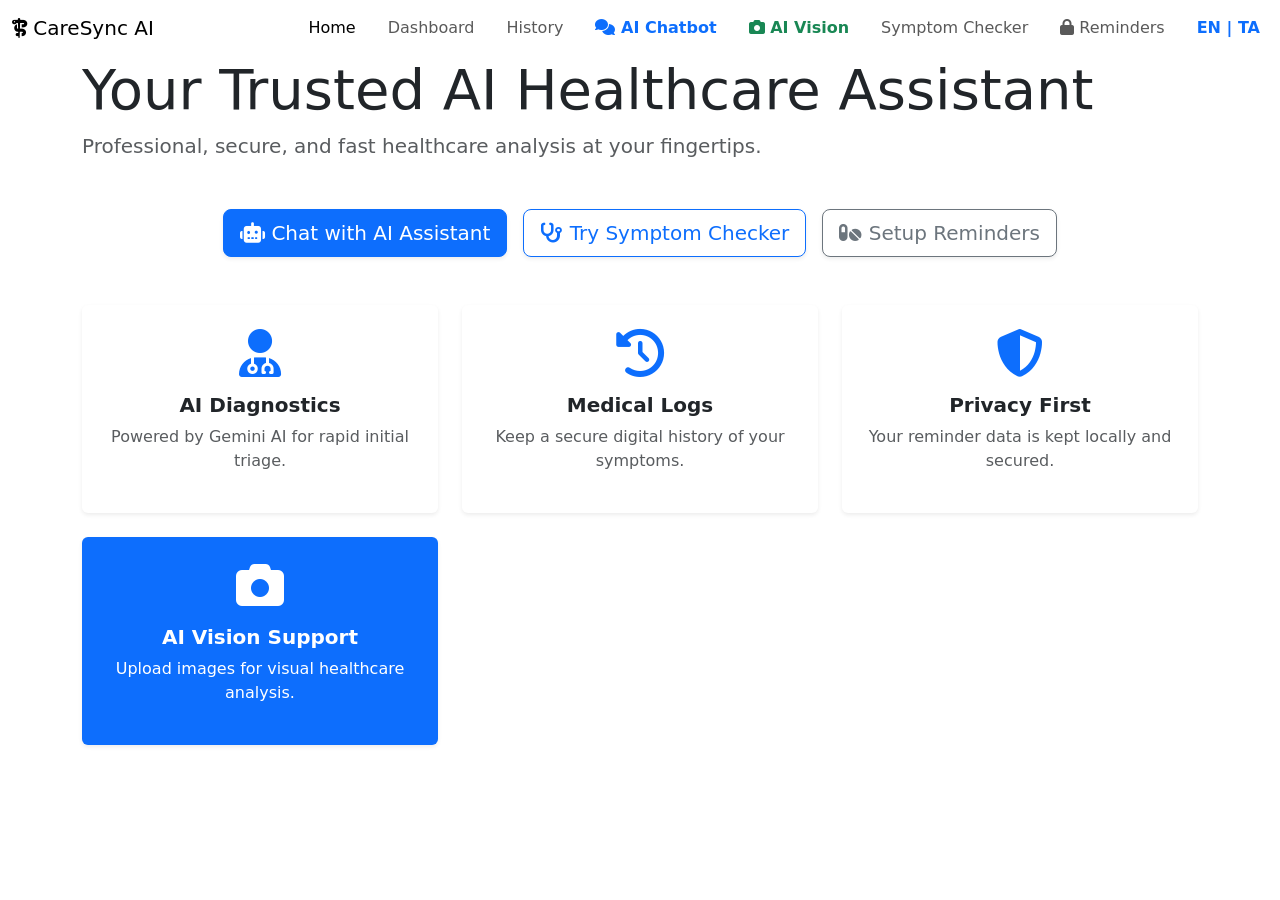
==== src/main/resources/static/index.html @ 2c8d841b "Initial commit: AI Healthcare Assistant setup" ====
<!DOCTYPE html>
<html lang="en">
<head>
    <meta charset="UTF-8">
    <meta name="viewport" content="width=device-width, initial-scale=1.0">
    <title>CareSync AI | AI Healthcare Assistant</title>
    <!-- Bootstrap CSS -->
    <link href="https://cdn.jsdelivr.net/npm/bootstrap@5.3.0/dist/css/bootstrap.min.css" rel="stylesheet">
    <link rel="stylesheet" href="/css/main.css">
    <link rel="stylesheet" href="https://cdnjs.cloudflare.com/ajax/libs/font-awesome/6.4.0/css/all.min.css">
</head>
<body>
    <nav class="navbar navbar-expand-lg navbar-light sticky-top">
        <div class="container-fluid">
            <a class="navbar-brand" href="/">
                <i class="fa-solid fa-staff-snake"></i> <span data-i18n="brandName">CareSync AI</span>
            </a>
            <button class="navbar-toggler" type="button" data-bs-toggle="collapse" data-bs-target="#navMenu">
                <span class="navbar-toggler-icon"></span>
            </button>
            <div class="collapse navbar-collapse justify-content-end" id="navMenu">
                <ul class="navbar-nav gap-3">
                    <li class="nav-item"><a class="nav-link active" href="/" data-i18n="navHome">Home</a></li>
                    <li class="nav-item"><a class="nav-link" href="/dashboard" data-i18n="navDashboard">Dashboard</a></li>
                    <li class="nav-item"><a class="nav-link" href="/history" data-i18n="navHistory">History</a></li>
                    <li class="nav-item"><a class="nav-link text-primary fw-bold" href="/chat"><i class="fa-solid fa-comments"></i> AI Chatbot</a></li>
                    <li class="nav-item"><a class="nav-link text-success fw-bold" href="/vision"><i class="fa-solid fa-camera"></i> AI Vision</a></li>
                    <li class="nav-item"><a class="nav-link" href="/symptom-checker" data-i18n="navSymptom">Symptom Checker</a></li>
                    <li class="nav-item"><a class="nav-link" href="/medicine-reminder"><i class="fa-solid fa-lock"></i> <span data-i18n="navReminder">Reminders</span></a></li>
                    <li class="nav-item"><a class="nav-link fw-bold text-primary" href="#" onclick="toggleLanguage(event)" data-i18n="langToggle">EN | TA</a></li>
                </ul>
            </div>
        </div>
    </nav>

    <div class="container container-main">
        <div class="hero-section">
            <h1 class="display-4" data-i18n="heroTitle">Your Trusted AI Healthcare Assistant</h1>
            <p class="lead text-muted mb-5" data-i18n="heroSub">Professional, secure, and fast healthcare analysis at your fingertips.</p>
            <div class="d-flex justify-content-center gap-3 mt-4">
                <a href="/chat" class="btn btn-primary btn-lg shadow-sm">
                    <i class="fa-solid fa-robot"></i> Chat with AI Assistant
                </a>
                <a href="/symptom-checker" class="btn btn-outline-primary btn-lg bg-white shadow-sm">
                    <i class="fa-solid fa-stethoscope"></i> <span data-i18n="btnTrySymptom">Try Symptom Checker</span>
                </a>
                <a href="/medicine-reminder" class="btn btn-outline-secondary btn-lg bg-white shadow-sm">
                    <i class="fa-solid fa-pills"></i> <span data-i18n="btnSetupReminders">Setup Reminders</span>
                </a>
            </div>
        </div>
        
        <div class="row mt-5">
            <div class="col-md-4 mb-4">
                <div class="card h-100 text-center p-4 shadow-sm border-0">
                    <i class="fa-solid fa-user-md text-primary fa-3x mb-3"></i>
                    <h5 class="fw-bold">AI Diagnostics</h5>
                    <p class="text-muted">Powered by Gemini AI for rapid initial triage.</p>
                </div>
            </div>
            <div class="col-md-4 mb-4">
                <div class="card h-100 text-center p-4 shadow-sm border-0">
                    <i class="fa-solid fa-clock-rotate-left text-primary fa-3x mb-3"></i>
                    <h5 class="fw-bold">Medical Logs</h5>
                    <p class="text-muted">Keep a secure digital history of your symptoms.</p>
                </div>
            </div>
            <div class="col-md-4 mb-4">
                <div class="card h-100 text-center p-4 shadow-sm border-0">
                    <i class="fa-solid fa-shield-halved text-primary fa-3x mb-3"></i>
                    <h5 class="fw-bold">Privacy First</h5>
                    <p class="text-muted">Your reminder data is kept locally and secured.</p>
                </div>
            </div>
            <div class="col-md-4 mb-4">
                <a href="/vision" class="text-decoration-none">
                    <div class="card h-100 text-center p-4 shadow-sm border-0 bg-primary text-white">
                        <i class="fa-solid fa-camera fa-3x mb-3"></i>
                        <h5 class="fw-bold">AI Vision Support</h5>
                        <p>Upload images for visual healthcare analysis.</p>
                    </div>
                </a>
            </div>
        </div>
    </div>

    <!-- Bootstrap JS -->
    <script src="https://cdn.jsdelivr.net/npm/bootstrap@5.3.0/dist/js/bootstrap.bundle.min.js"></script>
    <script src="/js/i18n.js"></script>
</body>
</html>
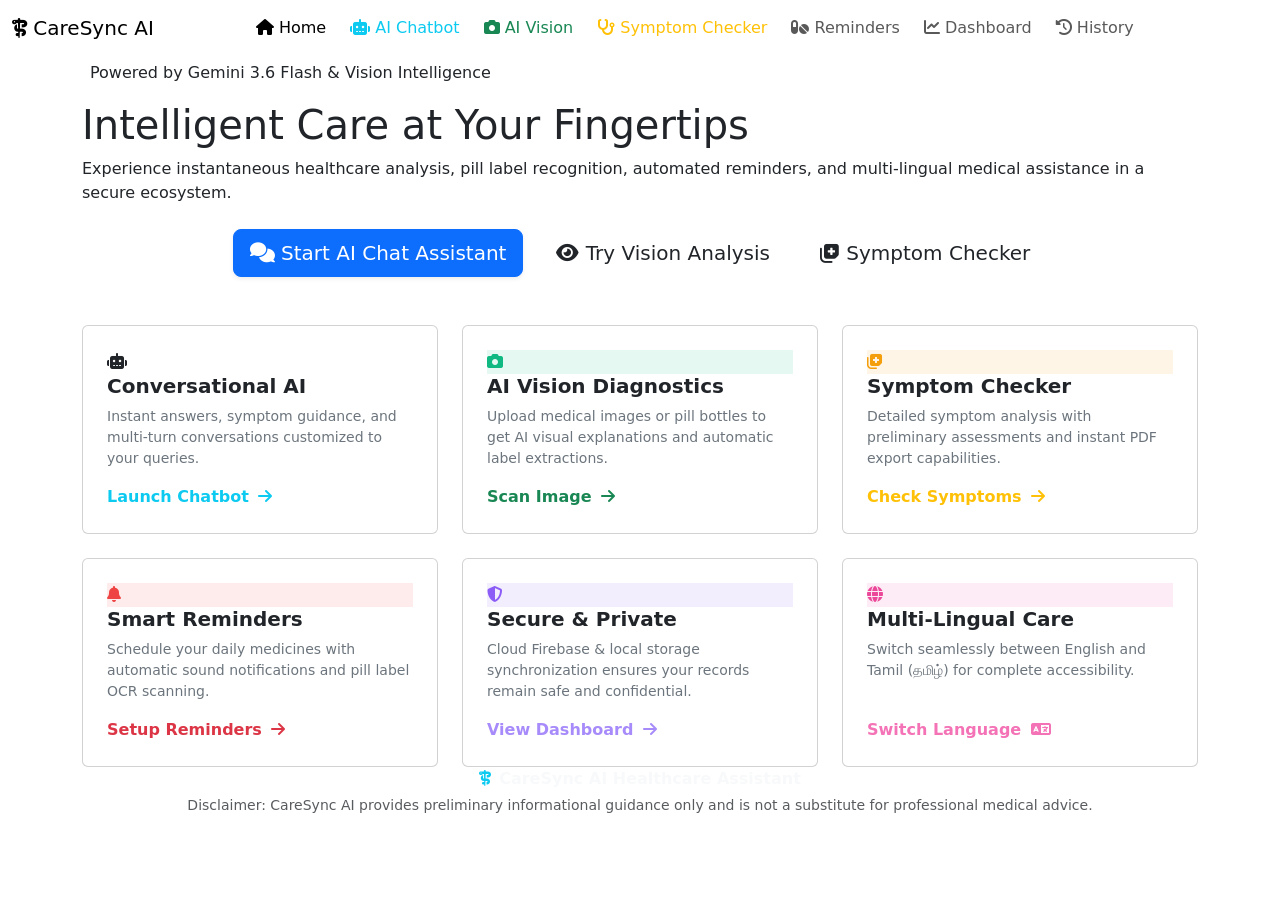
==== commit 3c323460: "Update CareSync AI with animated UI, i18n, performance fixes, Dockerfile and render.yaml" ====
--- a/src/main/resources/static/index.html
+++ b/src/main/resources/static/index.html
@@ -3,88 +3,133 @@
 <head>
     <meta charset="UTF-8">
     <meta name="viewport" content="width=device-width, initial-scale=1.0">
-    <title>CareSync AI | AI Healthcare Assistant</title>
-    <!-- Bootstrap CSS -->
+    <title>CareSync AI | Next-Gen AI Healthcare Assistant</title>
+    <!-- Google Fonts & Bootstrap -->
     <link href="https://cdn.jsdelivr.net/npm/bootstrap@5.3.0/dist/css/bootstrap.min.css" rel="stylesheet">
     <link rel="stylesheet" href="/css/main.css">
     <link rel="stylesheet" href="https://cdnjs.cloudflare.com/ajax/libs/font-awesome/6.4.0/css/all.min.css">
 </head>
 <body>
-    <nav class="navbar navbar-expand-lg navbar-light sticky-top">
+    <nav class="navbar navbar-expand-lg sticky-top">
         <div class="container-fluid">
             <a class="navbar-brand" href="/">
                 <i class="fa-solid fa-staff-snake"></i> <span data-i18n="brandName">CareSync AI</span>
             </a>
-            <button class="navbar-toggler" type="button" data-bs-toggle="collapse" data-bs-target="#navMenu">
-                <span class="navbar-toggler-icon"></span>
+            <button class="navbar-toggler text-white border-0" type="button" data-bs-toggle="collapse" data-bs-target="#navMenu">
+                <i class="fa-solid fa-bars fs-4"></i>
             </button>
             <div class="collapse navbar-collapse justify-content-end" id="navMenu">
-                <ul class="navbar-nav gap-3">
-                    <li class="nav-item"><a class="nav-link active" href="/" data-i18n="navHome">Home</a></li>
-                    <li class="nav-item"><a class="nav-link" href="/dashboard" data-i18n="navDashboard">Dashboard</a></li>
-                    <li class="nav-item"><a class="nav-link" href="/history" data-i18n="navHistory">History</a></li>
-                    <li class="nav-item"><a class="nav-link text-primary fw-bold" href="/chat"><i class="fa-solid fa-comments"></i> AI Chatbot</a></li>
-                    <li class="nav-item"><a class="nav-link text-success fw-bold" href="/vision"><i class="fa-solid fa-camera"></i> AI Vision</a></li>
-                    <li class="nav-item"><a class="nav-link" href="/symptom-checker" data-i18n="navSymptom">Symptom Checker</a></li>
-                    <li class="nav-item"><a class="nav-link" href="/medicine-reminder"><i class="fa-solid fa-lock"></i> <span data-i18n="navReminder">Reminders</span></a></li>
-                    <li class="nav-item"><a class="nav-link fw-bold text-primary" href="#" onclick="toggleLanguage(event)" data-i18n="langToggle">EN | TA</a></li>
+                <ul class="navbar-nav gap-2">
+                    <li class="nav-item"><a class="nav-link active" href="/"><i class="fa-solid fa-house"></i> <span data-i18n="navHome">Home</span></a></li>
+                    <li class="nav-item"><a class="nav-link text-info" href="/chat"><i class="fa-solid fa-robot"></i> <span data-i18n="navChat">AI Chatbot</span></a></li>
+                    <li class="nav-item"><a class="nav-link text-success" href="/vision"><i class="fa-solid fa-camera"></i> <span data-i18n="navVision">AI Vision</span></a></li>
+                    <li class="nav-item"><a class="nav-link text-warning" href="/symptom-checker"><i class="fa-solid fa-stethoscope"></i> <span data-i18n="navSymptom">Symptom Checker</span></a></li>
+                    <li class="nav-item"><a class="nav-link" href="/medicine-reminder"><i class="fa-solid fa-pills"></i> <span data-i18n="navReminder">Reminders</span></a></li>
+                    <li class="nav-item"><a class="nav-link" href="/dashboard"><i class="fa-solid fa-chart-line"></i> <span data-i18n="navDashboard">Dashboard</span></a></li>
+                    <li class="nav-item"><a class="nav-link" href="/history"><i class="fa-solid fa-clock-rotate-left"></i> <span data-i18n="navHistory">History</span></a></li>
+                    <li class="nav-item ms-lg-2"><a class="nav-link btn btn-outline-light-custom px-3 py-1 text-white" href="#" onclick="toggleLanguage(event)"><i class="fa-solid fa-globe"></i> <span data-i18n="langToggle">EN | TA</span></a></li>
                 </ul>
             </div>
         </div>
     </nav>
 
     <div class="container container-main">
-        <div class="hero-section">
-            <h1 class="display-4" data-i18n="heroTitle">Your Trusted AI Healthcare Assistant</h1>
-            <p class="lead text-muted mb-5" data-i18n="heroSub">Professional, secure, and fast healthcare analysis at your fingertips.</p>
-            <div class="d-flex justify-content-center gap-3 mt-4">
+        <div class="hero-section mb-5">
+            <div class="d-inline-flex align-items-center gap-2 badge-glass mb-3">
+                <i class="fa-solid fa-sparkles text-info"></i> <span data-i18n="heroBadge">Powered by Gemini 3.6 Flash & Vision Intelligence</span>
+            </div>
+            <h1 class="hero-title" data-i18n="heroTitle">Intelligent Care at Your Fingertips</h1>
+            <p class="hero-subtitle" data-i18n="heroSub">Experience instantaneous healthcare analysis, pill label recognition, automated reminders, and multi-lingual medical assistance in a secure ecosystem.</p>
+
+            <div class="d-flex flex-wrap justify-content-center gap-3 mt-4">
                 <a href="/chat" class="btn btn-primary btn-lg shadow-sm">
-                    <i class="fa-solid fa-robot"></i> Chat with AI Assistant
+                    <i class="fa-solid fa-comments"></i> <span data-i18n="btnStartChat">Start AI Chat Assistant</span>
                 </a>
-                <a href="/symptom-checker" class="btn btn-outline-primary btn-lg bg-white shadow-sm">
-                    <i class="fa-solid fa-stethoscope"></i> <span data-i18n="btnTrySymptom">Try Symptom Checker</span>
+                <a href="/vision" class="btn btn-outline-light-custom btn-lg">
+                    <i class="fa-solid fa-eye"></i> <span data-i18n="btnTryVision">Try Vision Analysis</span>
                 </a>
-                <a href="/medicine-reminder" class="btn btn-outline-secondary btn-lg bg-white shadow-sm">
-                    <i class="fa-solid fa-pills"></i> <span data-i18n="btnSetupReminders">Setup Reminders</span>
+                <a href="/symptom-checker" class="btn btn-outline-light-custom btn-lg">
+                    <i class="fa-solid fa-notes-medical"></i> <span data-i18n="btnTrySymptom">Symptom Checker</span>
                 </a>
             </div>
         </div>
-        
-        <div class="row mt-5">
-            <div class="col-md-4 mb-4">
-                <div class="card h-100 text-center p-4 shadow-sm border-0">
-                    <i class="fa-solid fa-user-md text-primary fa-3x mb-3"></i>
-                    <h5 class="fw-bold">AI Diagnostics</h5>
-                    <p class="text-muted">Powered by Gemini AI for rapid initial triage.</p>
+
+        <div class="row g-4">
+            <div class="col-lg-4 col-md-6">
+                <div class="card h-100 p-4">
+                    <div class="card-feature-icon">
+                        <i class="fa-solid fa-robot"></i>
+                    </div>
+                    <h5 class="fw-bold mb-2" data-i18n="cardChatTitle">Conversational AI</h5>
+                    <p class="text-secondary small mb-3" data-i18n="cardChatDesc">Instant answers, symptom guidance, and multi-turn conversations customized to your queries.</p>
+                    <a href="/chat" class="text-info fw-semibold text-decoration-none mt-auto"><span data-i18n="btnLaunchChat">Launch Chatbot</span> <i class="fa-solid fa-arrow-right ms-1"></i></a>
                 </div>
             </div>
-            <div class="col-md-4 mb-4">
-                <div class="card h-100 text-center p-4 shadow-sm border-0">
-                    <i class="fa-solid fa-clock-rotate-left text-primary fa-3x mb-3"></i>
-                    <h5 class="fw-bold">Medical Logs</h5>
-                    <p class="text-muted">Keep a secure digital history of your symptoms.</p>
+
+            <div class="col-lg-4 col-md-6">
+                <div class="card h-100 p-4">
+                    <div class="card-feature-icon" style="background: rgba(16, 185, 129, 0.1); color: #10b981;">
+                        <i class="fa-solid fa-camera"></i>
+                    </div>
+                    <h5 class="fw-bold mb-2" data-i18n="cardVisionTitle">AI Vision Diagnostics</h5>
+                    <p class="text-secondary small mb-3" data-i18n="cardVisionDesc">Upload medical images or pill bottles to get AI visual explanations and automatic label extractions.</p>
+                    <a href="/vision" class="text-success fw-semibold text-decoration-none mt-auto"><span data-i18n="btnScanImage">Scan Image</span> <i class="fa-solid fa-arrow-right ms-1"></i></a>
                 </div>
             </div>
-            <div class="col-md-4 mb-4">
-                <div class="card h-100 text-center p-4 shadow-sm border-0">
-                    <i class="fa-solid fa-shield-halved text-primary fa-3x mb-3"></i>
-                    <h5 class="fw-bold">Privacy First</h5>
-                    <p class="text-muted">Your reminder data is kept locally and secured.</p>
+
+            <div class="col-lg-4 col-md-6">
+                <div class="card h-100 p-4">
+                    <div class="card-feature-icon" style="background: rgba(245, 158, 11, 0.1); color: #f59e0b;">
+                        <i class="fa-solid fa-notes-medical"></i>
+                    </div>
+                    <h5 class="fw-bold mb-2" data-i18n="cardSymptomTitle">Symptom Checker</h5>
+                    <p class="text-secondary small mb-3" data-i18n="cardSymptomDesc">Detailed symptom analysis with preliminary assessments and instant PDF export capabilities.</p>
+                    <a href="/symptom-checker" class="text-warning fw-semibold text-decoration-none mt-auto"><span data-i18n="btnCheckSymptom">Check Symptoms</span> <i class="fa-solid fa-arrow-right ms-1"></i></a>
                 </div>
             </div>
-            <div class="col-md-4 mb-4">
-                <a href="/vision" class="text-decoration-none">
-                    <div class="card h-100 text-center p-4 shadow-sm border-0 bg-primary text-white">
-                        <i class="fa-solid fa-camera fa-3x mb-3"></i>
-                        <h5 class="fw-bold">AI Vision Support</h5>
-                        <p>Upload images for visual healthcare analysis.</p>
+
+            <div class="col-lg-4 col-md-6">
+                <div class="card h-100 p-4">
+                    <div class="card-feature-icon" style="background: rgba(239, 68, 68, 0.1); color: #ef4444;">
+                        <i class="fa-solid fa-bell"></i>
                     </div>
-                </a>
+                    <h5 class="fw-bold mb-2" data-i18n="cardReminderTitle">Smart Reminders</h5>
+                    <p class="text-secondary small mb-3" data-i18n="cardReminderDesc">Schedule your daily medicines with automatic sound notifications and pill label OCR scanning.</p>
+                    <a href="/medicine-reminder" class="text-danger fw-semibold text-decoration-none mt-auto"><span data-i18n="btnSetupReminders">Setup Reminders</span> <i class="fa-solid fa-arrow-right ms-1"></i></a>
+                </div>
+            </div>
+
+            <div class="col-lg-4 col-md-6">
+                <div class="card h-100 p-4">
+                    <div class="card-feature-icon" style="background: rgba(139, 92, 246, 0.1); color: #8b5cf6;">
+                        <i class="fa-solid fa-shield-halved"></i>
+                    </div>
+                    <h5 class="fw-bold mb-2" data-i18n="cardPrivacyTitle">Secure & Private</h5>
+                    <p class="text-secondary small mb-3" data-i18n="cardPrivacyDesc">Cloud Firebase & local storage synchronization ensures your records remain safe and confidential.</p>
+                    <a href="/dashboard" class="text-purple fw-semibold text-decoration-none mt-auto" style="color: #a78bfa;"><span data-i18n="btnViewDash">View Dashboard</span> <i class="fa-solid fa-arrow-right ms-1"></i></a>
+                </div>
+            </div>
+
+            <div class="col-lg-4 col-md-6">
+                <div class="card h-100 p-4">
+                    <div class="card-feature-icon" style="background: rgba(236, 72, 153, 0.1); color: #ec4899;">
+                        <i class="fa-solid fa-globe"></i>
+                    </div>
+                    <h5 class="fw-bold mb-2" data-i18n="cardLangTitle">Multi-Lingual Care</h5>
+                    <p class="text-secondary small mb-3" data-i18n="cardLangDesc">Switch seamlessly between English and Tamil (தமிழ்) for complete accessibility.</p>
+                    <a href="#" onclick="toggleLanguage(event)" class="text-pink fw-semibold text-decoration-none mt-auto" style="color: #f472b6;"><span data-i18n="btnSwitchLang">Switch Language</span> <i class="fa-solid fa-language ms-1"></i></a>
+                </div>
             </div>
         </div>
     </div>
 
-    <!-- Bootstrap JS -->
+    <footer class="footer-custom">
+        <div class="container text-center">
+            <p class="mb-1 fw-semibold text-light"><i class="fa-solid fa-staff-snake text-info me-2"></i>CareSync AI Healthcare Assistant</p>
+            <p class="small text-muted mb-0">Disclaimer: CareSync AI provides preliminary informational guidance only and is not a substitute for professional medical advice.</p>
+        </div>
+    </footer>
+
     <script src="https://cdn.jsdelivr.net/npm/bootstrap@5.3.0/dist/js/bootstrap.bundle.min.js"></script>
     <script src="/js/i18n.js"></script>
 </body>
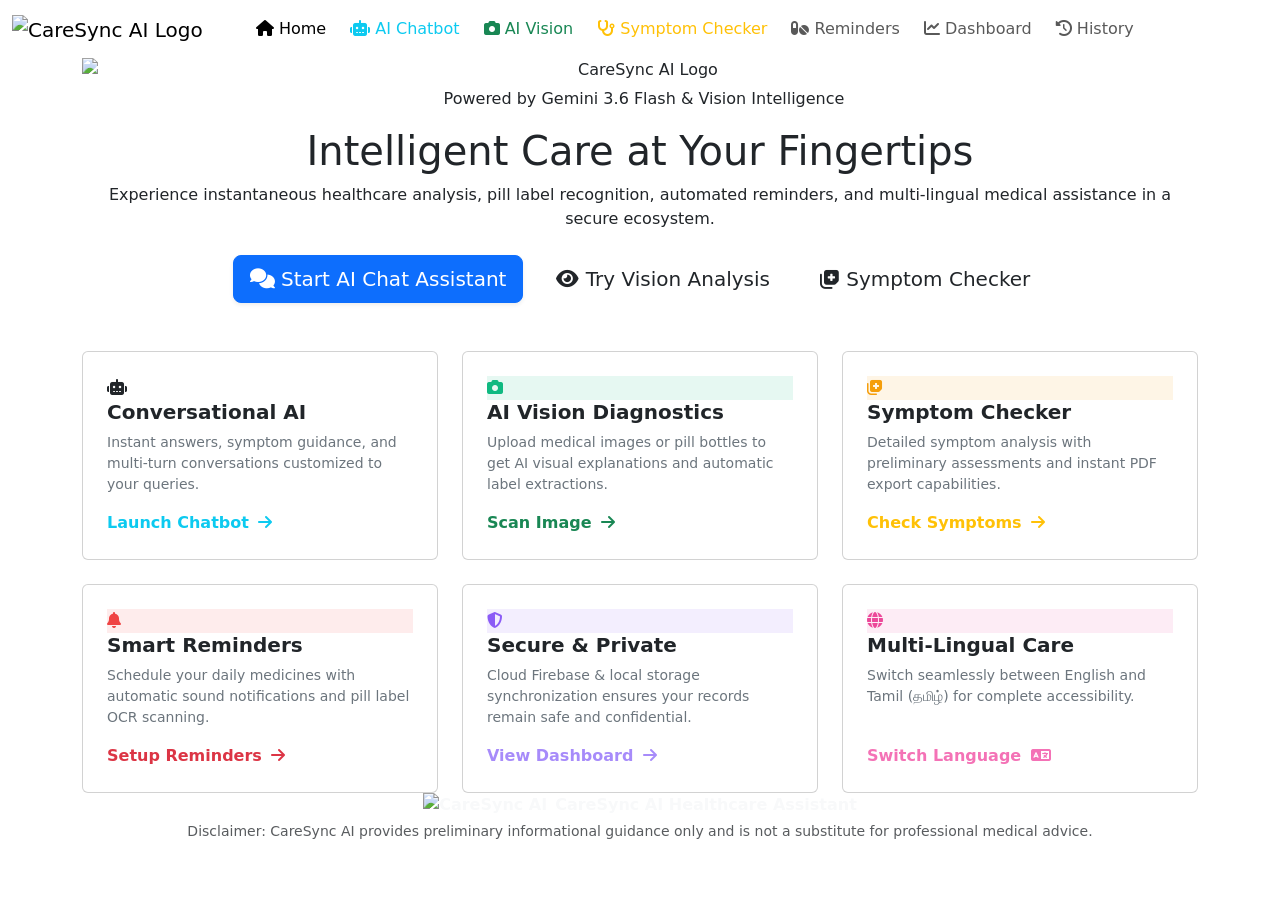
==== commit 14902c02: "Display animated CareSync AI logo image asset across all page navbars and hero headers" ====
--- a/src/main/resources/static/index.html
+++ b/src/main/resources/static/index.html
@@ -13,7 +13,7 @@
     <nav class="navbar navbar-expand-lg sticky-top">
         <div class="container-fluid">
             <a class="navbar-brand" href="/">
-                <i class="fa-solid fa-staff-snake"></i> <span data-i18n="brandName">CareSync AI</span>
+                <img src="/images/logo.png" alt="CareSync AI Logo" class="navbar-logo-img">
             </a>
             <button class="navbar-toggler text-white border-0" type="button" data-bs-toggle="collapse" data-bs-target="#navMenu">
                 <i class="fa-solid fa-bars fs-4"></i>
@@ -34,7 +34,8 @@
     </nav>
 
     <div class="container container-main">
-        <div class="hero-section mb-5">
+        <div class="hero-section mb-5 text-center">
+            <img src="/images/logo.png" alt="CareSync AI Logo" class="hero-logo-img d-block mx-auto">
             <div class="d-inline-flex align-items-center gap-2 badge-glass mb-3">
                 <i class="fa-solid fa-sparkles text-info"></i> <span data-i18n="heroBadge">Powered by Gemini 3.6 Flash & Vision Intelligence</span>
             </div>
@@ -125,7 +126,7 @@
 
     <footer class="footer-custom">
         <div class="container text-center">
-            <p class="mb-1 fw-semibold text-light"><i class="fa-solid fa-staff-snake text-info me-2"></i>CareSync AI Healthcare Assistant</p>
+            <p class="mb-1 fw-semibold text-light"><img src="/images/logo.png" alt="CareSync AI" height="24" class="me-2 align-middle">CareSync AI Healthcare Assistant</p>
             <p class="small text-muted mb-0">Disclaimer: CareSync AI provides preliminary informational guidance only and is not a substitute for professional medical advice.</p>
         </div>
     </footer>
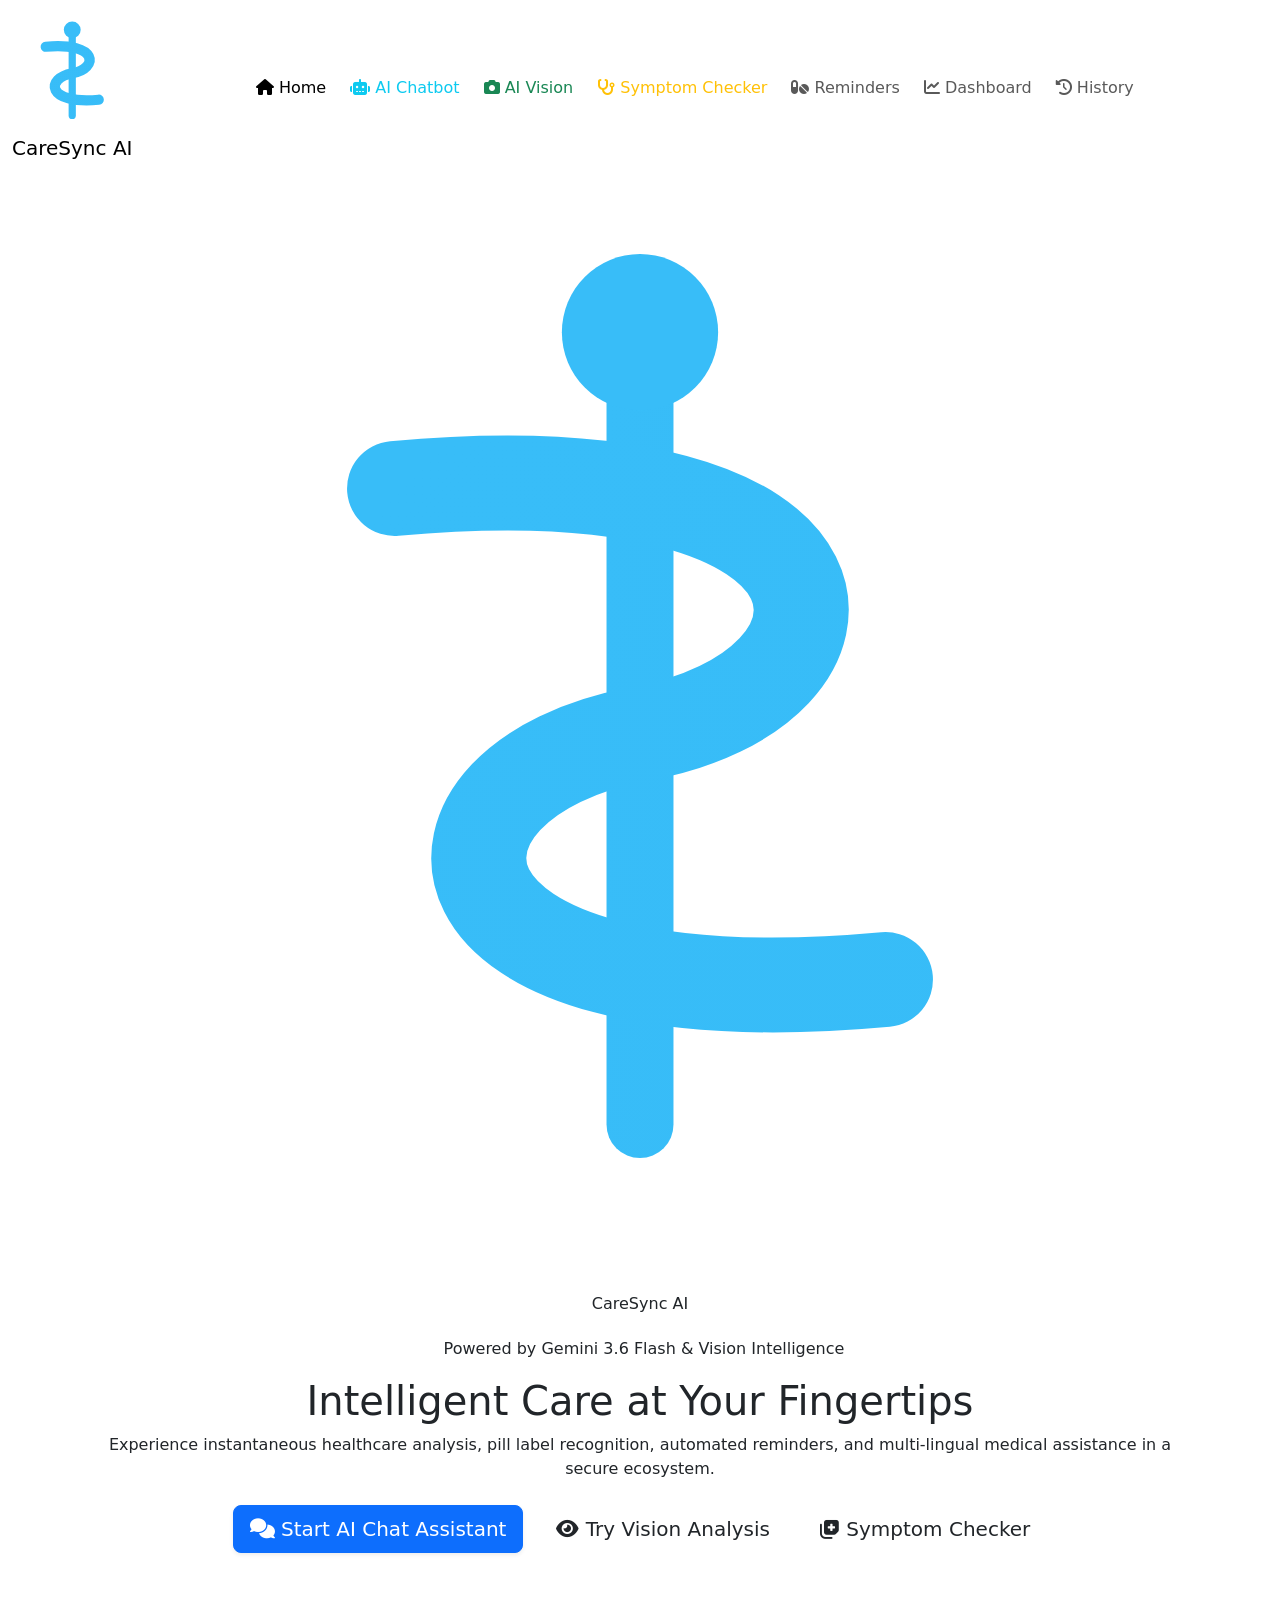
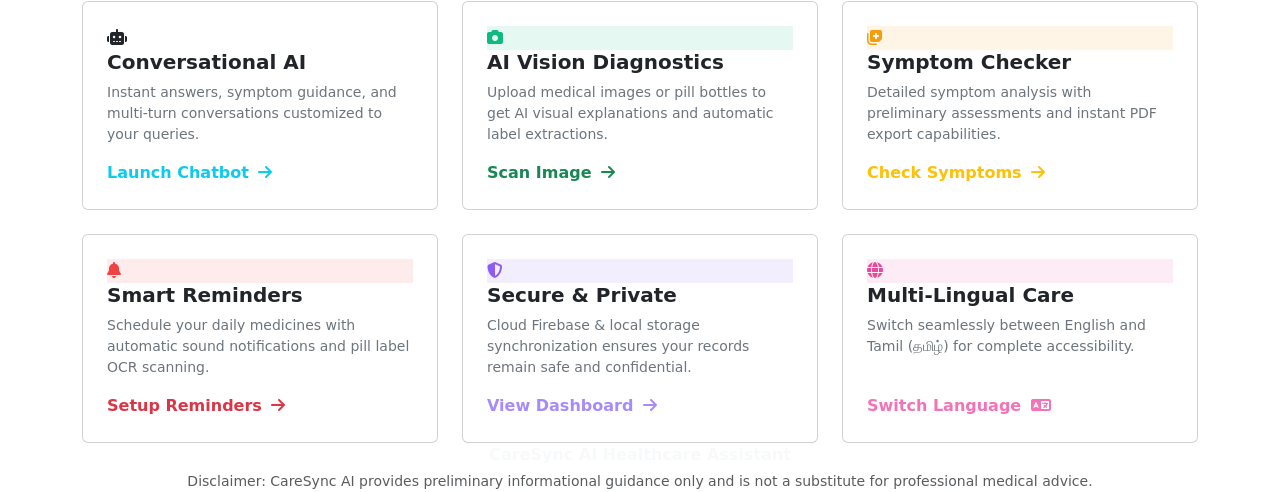
==== commit 83b018f5: "Replace image box with pure vector SVG animated transparent logo component across all pages" ====
--- a/src/main/resources/static/index.html
+++ b/src/main/resources/static/index.html
@@ -12,8 +12,21 @@
 <body>
     <nav class="navbar navbar-expand-lg sticky-top">
         <div class="container-fluid">
-            <a class="navbar-brand" href="/">
-                <img src="/images/logo.png" alt="CareSync AI Logo" class="navbar-logo-img">
+            <a class="navbar-brand brand-logo-wrap" href="/">
+                <div class="brand-logo-icon">
+                    <svg viewBox="0 0 100 100" fill="none" xmlns="http://www.w3.org/2000/svg">
+                        <defs>
+                            <linearGradient id="logoGrad" x1="0" y1="0" x2="100" y2="100">
+                                <stop offset="0%" stop-color="#38bdf8"/>
+                                <stop offset="100%" stop-color="#0284c7"/>
+                            </linearGradient>
+                        </defs>
+                        <rect x="47" y="12" width="6" height="76" rx="3" fill="url(#logoGrad)" />
+                        <circle cx="50" cy="14" r="7" fill="#38bdf8" />
+                        <path d="M 28 28 C 72 24, 72 46, 50 50 C 28 54, 28 76, 72 72" stroke="url(#logoGrad)" stroke-width="8.5" stroke-linecap="round" fill="none"/>
+                    </svg>
+                </div>
+                <span class="brand-logo-text"><span data-i18n="brandName">CareSync</span> <span class="ai-tag">AI</span></span>
             </a>
             <button class="navbar-toggler text-white border-0" type="button" data-bs-toggle="collapse" data-bs-target="#navMenu">
                 <i class="fa-solid fa-bars fs-4"></i>
@@ -35,7 +48,22 @@
 
     <div class="container container-main">
         <div class="hero-section mb-5 text-center">
-            <img src="/images/logo.png" alt="CareSync AI Logo" class="hero-logo-img d-block mx-auto">
+            <div class="brand-logo-wrap hero-logo-large justify-content-center mb-3">
+                <div class="brand-logo-icon">
+                    <svg viewBox="0 0 100 100" fill="none" xmlns="http://www.w3.org/2000/svg">
+                        <defs>
+                            <linearGradient id="heroLogoGrad" x1="0" y1="0" x2="100" y2="100">
+                                <stop offset="0%" stop-color="#38bdf8"/>
+                                <stop offset="100%" stop-color="#0284c7"/>
+                            </linearGradient>
+                        </defs>
+                        <rect x="47" y="12" width="6" height="76" rx="3" fill="url(#heroLogoGrad)" />
+                        <circle cx="50" cy="14" r="7" fill="#38bdf8" />
+                        <path d="M 28 28 C 72 24, 72 46, 50 50 C 28 54, 28 76, 72 72" stroke="url(#heroLogoGrad)" stroke-width="8.5" stroke-linecap="round" fill="none"/>
+                    </svg>
+                </div>
+                <span class="brand-logo-text">CareSync <span class="ai-tag">AI</span></span>
+            </div>
             <div class="d-inline-flex align-items-center gap-2 badge-glass mb-3">
                 <i class="fa-solid fa-sparkles text-info"></i> <span data-i18n="heroBadge">Powered by Gemini 3.6 Flash & Vision Intelligence</span>
             </div>
@@ -126,7 +154,7 @@
 
     <footer class="footer-custom">
         <div class="container text-center">
-            <p class="mb-1 fw-semibold text-light"><img src="/images/logo.png" alt="CareSync AI" height="24" class="me-2 align-middle">CareSync AI Healthcare Assistant</p>
+            <p class="mb-1 fw-semibold text-light">CareSync AI Healthcare Assistant</p>
             <p class="small text-muted mb-0">Disclaimer: CareSync AI provides preliminary informational guidance only and is not a substitute for professional medical advice.</p>
         </div>
     </footer>
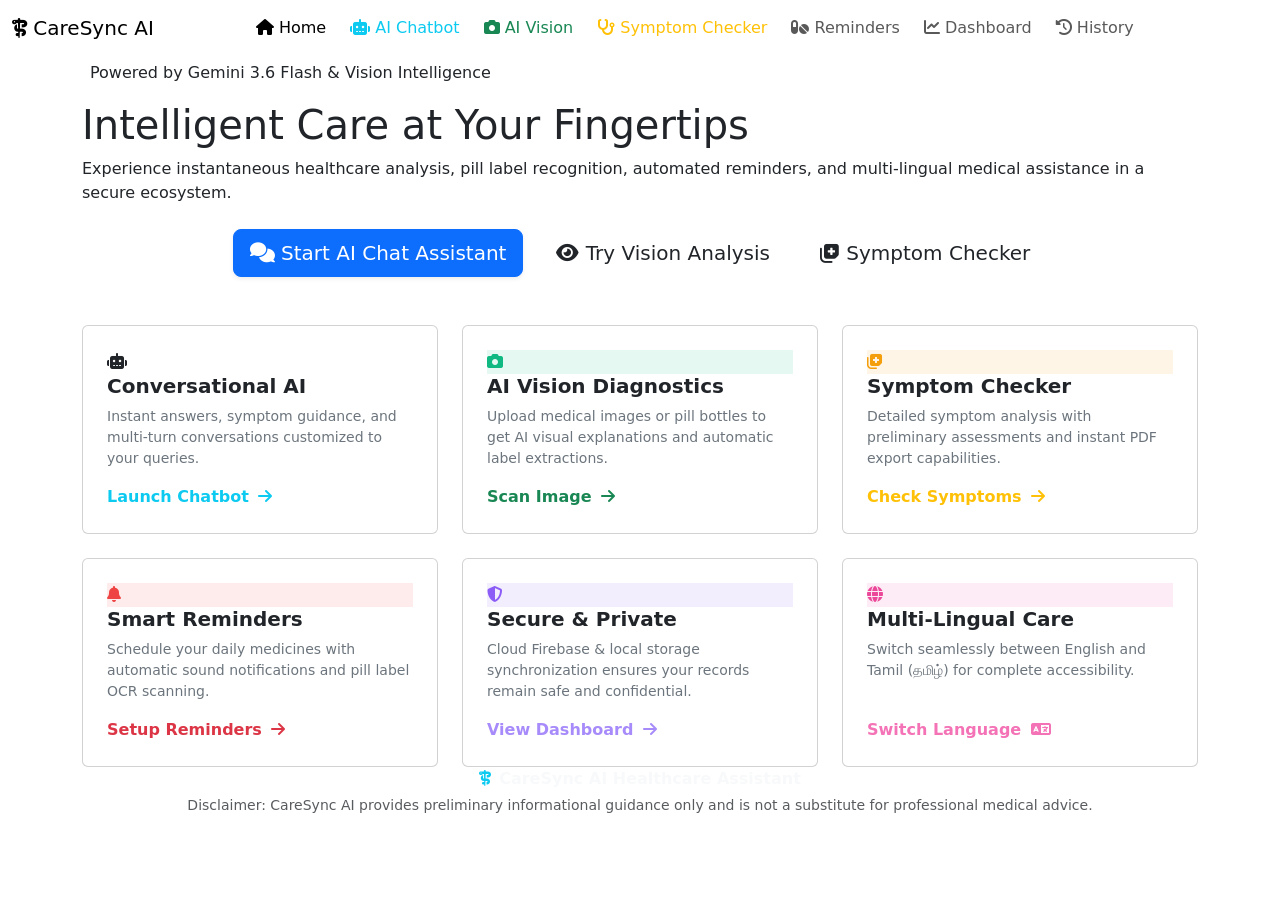
==== commit 92c47c2e: "Revert navbar brand to original clean FontAwesome snake staff design" ====
--- a/src/main/resources/static/index.html
+++ b/src/main/resources/static/index.html
@@ -12,21 +12,8 @@
 <body>
     <nav class="navbar navbar-expand-lg sticky-top">
         <div class="container-fluid">
-            <a class="navbar-brand brand-logo-wrap" href="/">
-                <div class="brand-logo-icon">
-                    <svg viewBox="0 0 100 100" fill="none" xmlns="http://www.w3.org/2000/svg">
-                        <defs>
-                            <linearGradient id="logoGrad" x1="0" y1="0" x2="100" y2="100">
-                                <stop offset="0%" stop-color="#38bdf8"/>
-                                <stop offset="100%" stop-color="#0284c7"/>
-                            </linearGradient>
-                        </defs>
-                        <rect x="47" y="12" width="6" height="76" rx="3" fill="url(#logoGrad)" />
-                        <circle cx="50" cy="14" r="7" fill="#38bdf8" />
-                        <path d="M 28 28 C 72 24, 72 46, 50 50 C 28 54, 28 76, 72 72" stroke="url(#logoGrad)" stroke-width="8.5" stroke-linecap="round" fill="none"/>
-                    </svg>
-                </div>
-                <span class="brand-logo-text"><span data-i18n="brandName">CareSync</span> <span class="ai-tag">AI</span></span>
+            <a class="navbar-brand" href="/">
+                <i class="fa-solid fa-staff-snake"></i> <span data-i18n="brandName">CareSync AI</span>
             </a>
             <button class="navbar-toggler text-white border-0" type="button" data-bs-toggle="collapse" data-bs-target="#navMenu">
                 <i class="fa-solid fa-bars fs-4"></i>
@@ -47,23 +34,7 @@
     </nav>
 
     <div class="container container-main">
-        <div class="hero-section mb-5 text-center">
-            <div class="brand-logo-wrap hero-logo-large justify-content-center mb-3">
-                <div class="brand-logo-icon">
-                    <svg viewBox="0 0 100 100" fill="none" xmlns="http://www.w3.org/2000/svg">
-                        <defs>
-                            <linearGradient id="heroLogoGrad" x1="0" y1="0" x2="100" y2="100">
-                                <stop offset="0%" stop-color="#38bdf8"/>
-                                <stop offset="100%" stop-color="#0284c7"/>
-                            </linearGradient>
-                        </defs>
-                        <rect x="47" y="12" width="6" height="76" rx="3" fill="url(#heroLogoGrad)" />
-                        <circle cx="50" cy="14" r="7" fill="#38bdf8" />
-                        <path d="M 28 28 C 72 24, 72 46, 50 50 C 28 54, 28 76, 72 72" stroke="url(#heroLogoGrad)" stroke-width="8.5" stroke-linecap="round" fill="none"/>
-                    </svg>
-                </div>
-                <span class="brand-logo-text">CareSync <span class="ai-tag">AI</span></span>
-            </div>
+        <div class="hero-section mb-5">
             <div class="d-inline-flex align-items-center gap-2 badge-glass mb-3">
                 <i class="fa-solid fa-sparkles text-info"></i> <span data-i18n="heroBadge">Powered by Gemini 3.6 Flash & Vision Intelligence</span>
             </div>
@@ -154,7 +125,7 @@
 
     <footer class="footer-custom">
         <div class="container text-center">
-            <p class="mb-1 fw-semibold text-light">CareSync AI Healthcare Assistant</p>
+            <p class="mb-1 fw-semibold text-light"><i class="fa-solid fa-staff-snake text-info me-2"></i>CareSync AI Healthcare Assistant</p>
             <p class="small text-muted mb-0">Disclaimer: CareSync AI provides preliminary informational guidance only and is not a substitute for professional medical advice.</p>
         </div>
     </footer>
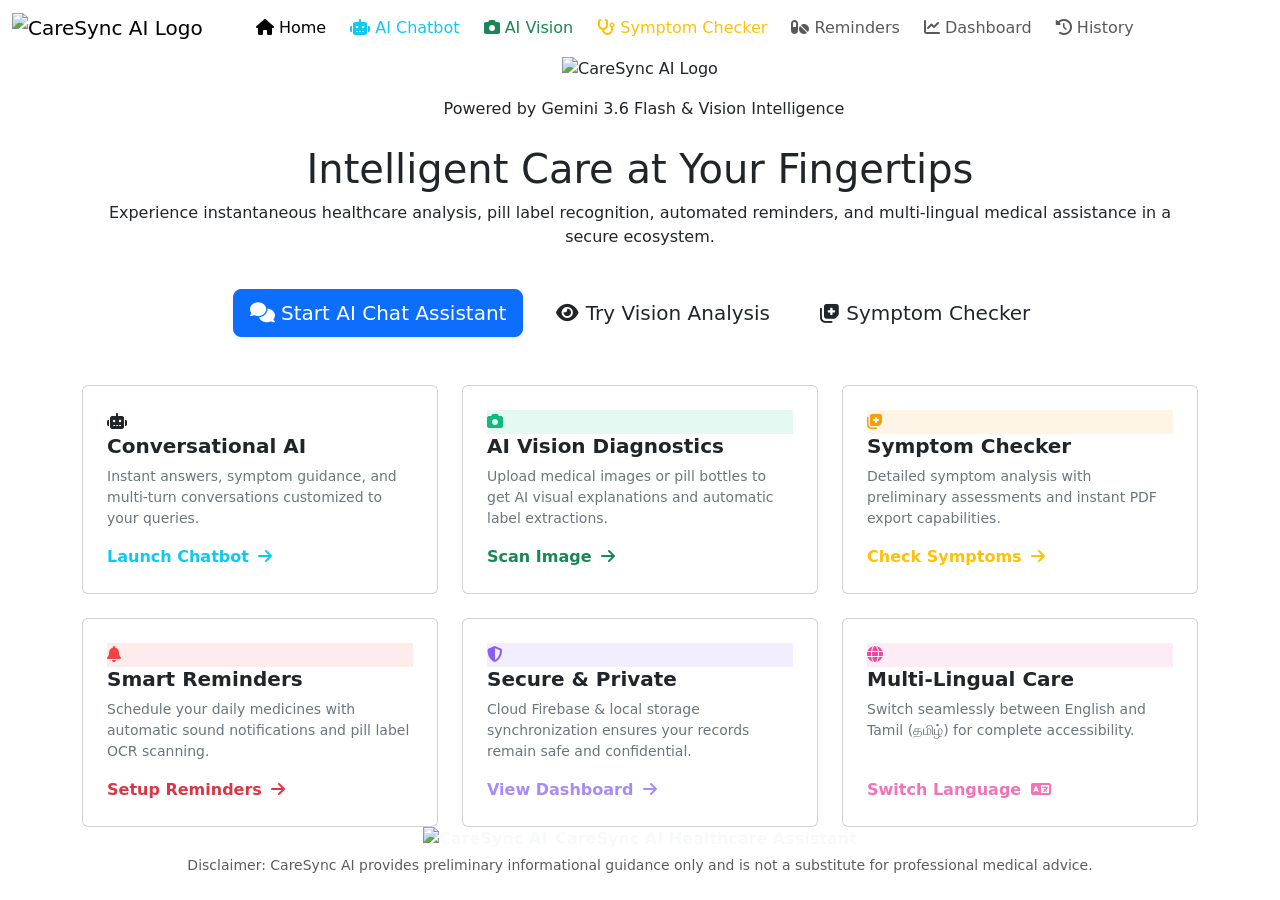
==== commit 580dd935: "Center and vertically align logo image with badge and navbar elements" ====
--- a/src/main/resources/static/index.html
+++ b/src/main/resources/static/index.html
@@ -12,8 +12,8 @@
 <body>
     <nav class="navbar navbar-expand-lg sticky-top">
         <div class="container-fluid">
-            <a class="navbar-brand" href="/">
-                <i class="fa-solid fa-staff-snake"></i> <span data-i18n="brandName">CareSync AI</span>
+            <a class="navbar-brand d-flex align-items-center py-0" href="/">
+                <img src="/images/logo.png" alt="CareSync AI Logo" class="navbar-logo-img">
             </a>
             <button class="navbar-toggler text-white border-0" type="button" data-bs-toggle="collapse" data-bs-target="#navMenu">
                 <i class="fa-solid fa-bars fs-4"></i>
@@ -34,8 +34,11 @@
     </nav>
 
     <div class="container container-main">
-        <div class="hero-section mb-5">
-            <div class="d-inline-flex align-items-center gap-2 badge-glass mb-3">
+        <div class="hero-section mb-5 text-center d-flex flex-column align-items-center justify-content-center">
+            <div class="hero-logo-container mb-3">
+                <img src="/images/logo.png" alt="CareSync AI Logo" class="hero-logo-img">
+            </div>
+            <div class="d-inline-flex align-items-center justify-content-center gap-2 badge-glass mb-4">
                 <i class="fa-solid fa-sparkles text-info"></i> <span data-i18n="heroBadge">Powered by Gemini 3.6 Flash & Vision Intelligence</span>
             </div>
             <h1 class="hero-title" data-i18n="heroTitle">Intelligent Care at Your Fingertips</h1>
@@ -125,7 +128,7 @@
 
     <footer class="footer-custom">
         <div class="container text-center">
-            <p class="mb-1 fw-semibold text-light"><i class="fa-solid fa-staff-snake text-info me-2"></i>CareSync AI Healthcare Assistant</p>
+            <p class="mb-1 fw-semibold text-light"><img src="/images/logo.png" alt="CareSync AI" height="22" class="me-2 align-middle">CareSync AI Healthcare Assistant</p>
             <p class="small text-muted mb-0">Disclaimer: CareSync AI provides preliminary informational guidance only and is not a substitute for professional medical advice.</p>
         </div>
     </footer>
